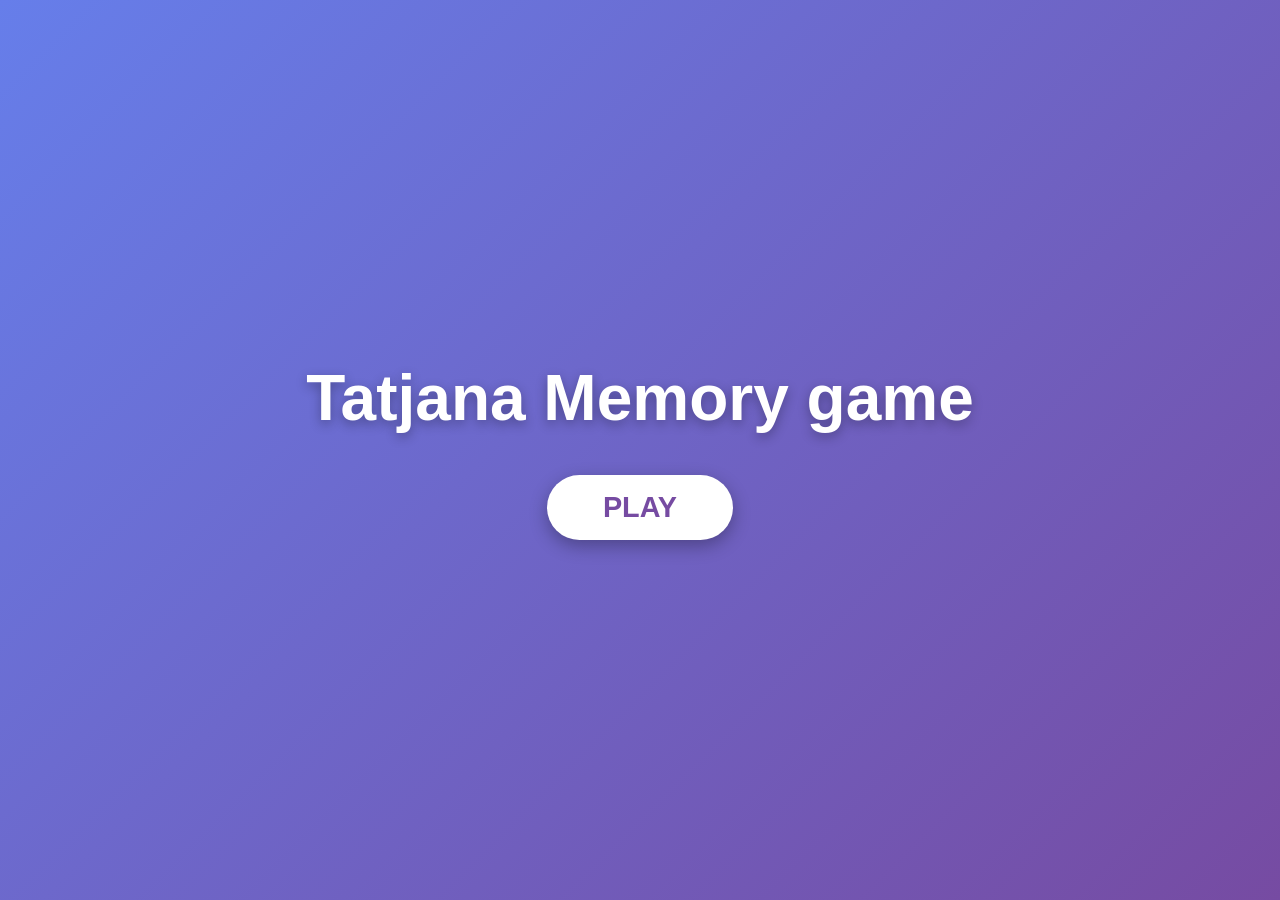
==== start.html @ 699b8800 "test" ====
<!DOCTYPE html>
<html lang="en">
<head>
    <meta charset="UTF-8">
    <meta name="viewport" content="width=device-width, initial-scale=1.0">
    <title>Memory game</title>
    <link rel="stylesheet" href="styls.css">
</head>
<body>
    <h1>Tatjana Memory game</h1>
    <a class="play-btn" href="index.html">PLAY</a>
</body>
</html>
---- styls.css ----
* {
    margin: 0;
    padding: 0;
    box-sizing: border-box;
}

body {
    min-height: 100vh;
    display: flex;
    flex-direction: column;
    align-items: center;
    justify-content: center;
    gap: 40px;
    background: linear-gradient(135deg, #667eea, #764ba2);
    font-family: Arial, sans-serif;
    color: #fff;
    text-align: center;
}

h1 {
    font-size: 4rem;
    text-shadow: 0 4px 12px rgba(0, 0, 0, 0.3);
}

.play-btn {
    display: inline-block;
    padding: 16px 56px;
    font-size: 1.8rem;
    font-weight: bold;
    color: #764ba2;
    background: #fff;
    border: none;
    border-radius: 50px;
    cursor: pointer;
    text-decoration: none;
    box-shadow: 0 6px 18px rgba(0, 0, 0, 0.3);
    transition: transform 0.15s ease, box-shadow 0.15s ease;
}

.play-btn:hover {
    transform: scale(1.08);
    box-shadow: 0 8px 22px rgba(0, 0, 0, 0.4);
}

.play-btn:active {
    transform: scale(0.97);
}
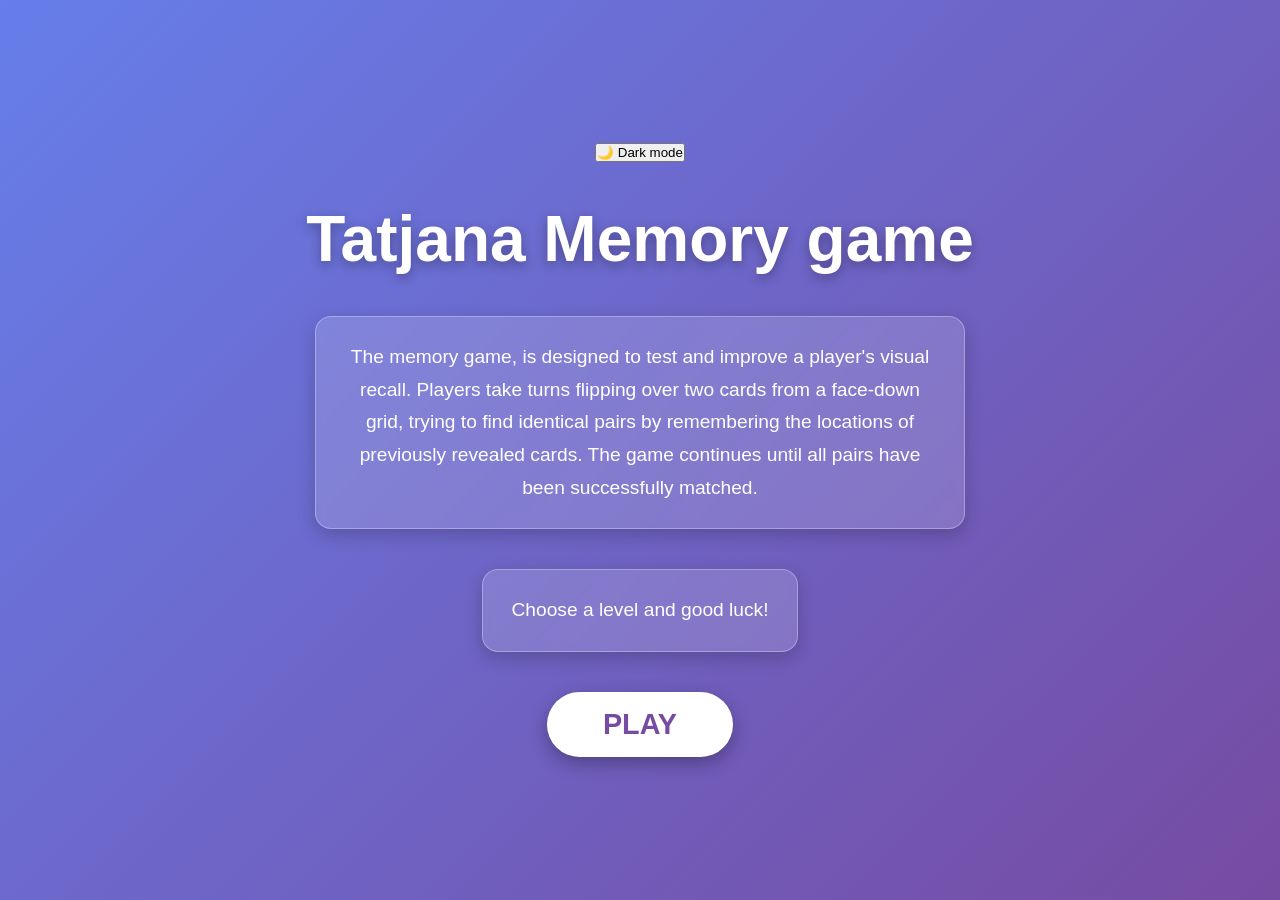
==== commit 201eb2f0: "zavrsno" ====
--- a/start.html
+++ b/start.html
@@ -5,9 +5,14 @@
     <meta name="viewport" content="width=device-width, initial-scale=1.0">
     <title>Memory game</title>
     <link rel="stylesheet" href="styls.css">
+    <script src="theme.js"></script>
 </head>
 <body>
+    <button id="themeToggle" class="theme-toggle"></button>
     <h1>Tatjana Memory game</h1>
+    <p id="description"> The memory game, is designed to test and improve a player's visual recall. Players take turns flipping over two cards from a face-down grid, trying to find identical pairs by remembering the locations of previously revealed cards. The game continues until all pairs have been successfully matched. </p>
+
+    <p id="description">Choose a level and good luck!</p>
     <a class="play-btn" href="index.html">PLAY</a>
 </body>
 </html>
--- a/styls.css
+++ b/styls.css
@@ -44,4 +44,17 @@
 
 .play-btn:active {
     transform: scale(0.97);
+}
+#description {
+    max-width: 650px;         
+    margin: 0 20px;
+    padding: 24px 28px;
+    font-size: 1.2rem;
+    line-height: 1.7;         
+    text-align: center;
+    background: rgba(255, 255, 255, 0.15);  
+    border: 1px solid rgba(255, 255, 255, 0.3);
+    border-radius: 16px;
+    box-shadow: 0 6px 18px rgba(0, 0, 0, 0.2);
+    backdrop-filter: blur(4px);
 }
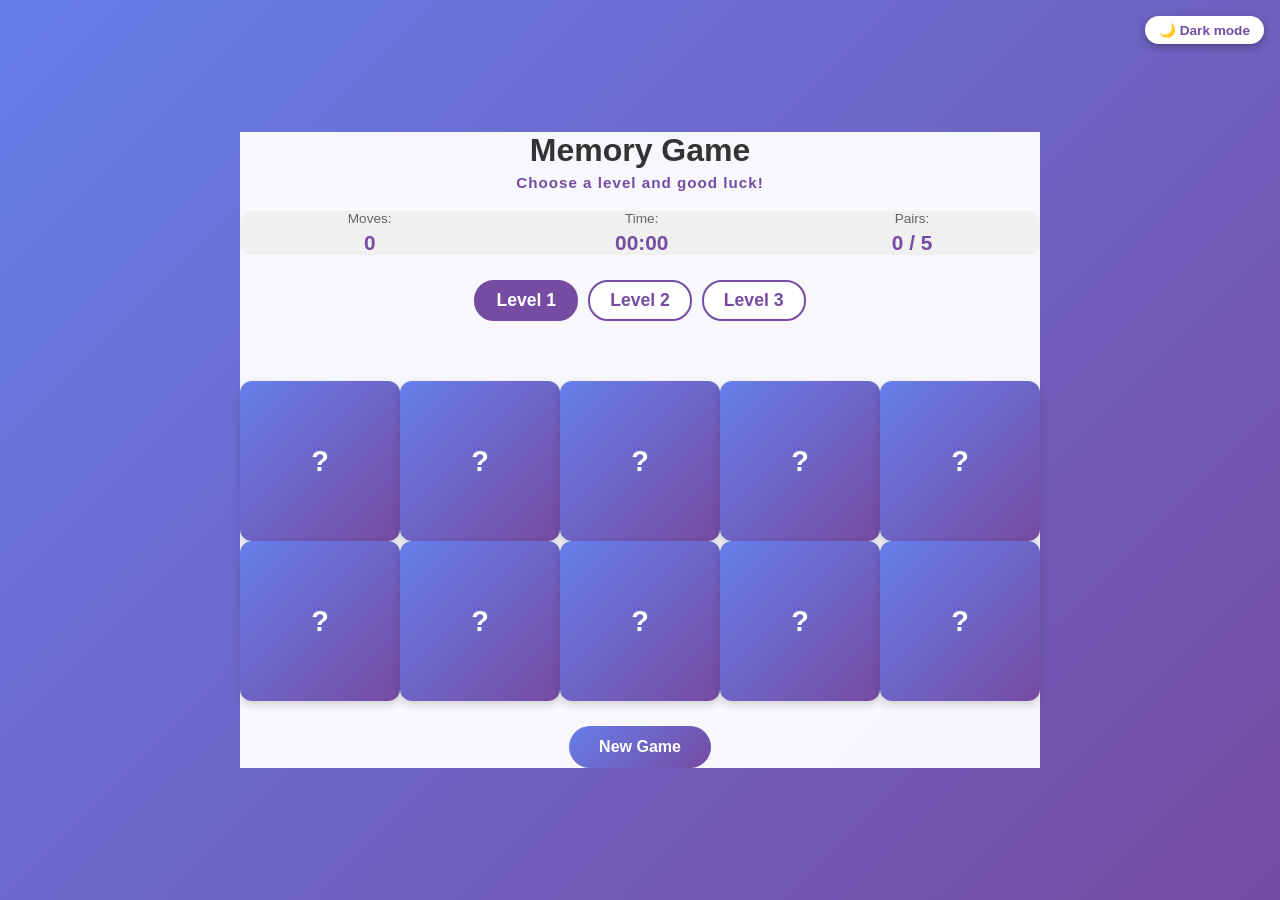
==== commit c9bee608: "finish app" ====
--- a/start.html
+++ b/start.html
@@ -3,16 +3,49 @@
 <head>
     <meta charset="UTF-8">
     <meta name="viewport" content="width=device-width, initial-scale=1.0">
-    <title>Memory game</title>
-    <link rel="stylesheet" href="styls.css">
-    <script src="theme.js"></script>
+    <title>Memory Game</title>
+    <link rel="stylesheet" href="style.css">
+     <script src="theme.js"></script>
 </head>
 <body>
     <button id="themeToggle" class="theme-toggle"></button>
-    <h1>Tatjana Memory game</h1>
-    <p id="description"> The memory game, is designed to test and improve a player's visual recall. Players take turns flipping over two cards from a face-down grid, trying to find identical pairs by remembering the locations of previously revealed cards. The game continues until all pairs have been successfully matched. </p>
+    <div class="container">
+        <h1>Memory Game</h1>
+        <p class="level">Choose a level and good luck!</p>
 
-    <p id="description">Choose a level and good luck!</p>
-    <a class="play-btn" href="index.html">PLAY</a>
+        <div class="stats">
+            <div class="stat">
+                <span class="label">Moves:</span>
+                <span id="moves">0</span>
+            </div>
+            <div class="stat">
+                <span class="label">Time:</span>
+                <span id="timer">00:00</span>
+            </div>
+            <div class="stat">
+                <span class="label">Pairs:</span>
+                <span id="pairs">0 / 5</span>
+            </div>
+        </div>
+        <div class="levels">
+            <button class="level-btn active" data-level="1">Level 1</button>
+            <button class="level-btn" data-level="2">Level 2</button>
+            <button class="level-btn" data-level="3">Level 3</button>
+        </div>
+        <div id="message" class="message"></div>
+        <div class="game-board" id="gameBoard"></div>
+
+        <div class="controls">
+            <button id="restartBtn"> New Game </button>
+        </div>
+
+        <div class="win-message" id="winMessage">
+            <h2>🎉 Congratulations! 🎉</h2>
+            <p>You won in <span id="finalMoves">0</span> moves and <span id="finalTime">00:00</span>!</p>
+            <button id="playAgainBtn">Play Again</button>
+        </div>
+    </div>
+    <script src="base.js"></script>
+    <script src="app.js"></script>
 </body>
-</html>
+</html>
--- a/style.css
+++ b/style.css
@@ -0,0 +1,384 @@
+/* ===== Boje: svijetli mod (podrazumijevan) ===== */
+:root {
+    --bg: linear-gradient(135deg, #667eea 0%, #764ba2 100%);
+    --container-bg: rgba(255, 255, 255, 0.95);
+    --text: #333333;
+    --title: #333333;
+    --accent: #764ba2;
+    --stats-bg: #f0f0f0;
+    --label: #666666;
+    --card-front-bg: #ffffff;
+    --matched-bg: #d4edda;
+    --matched-border: #28a745;
+    --win-bg: #ffffff;
+    --win-text: #666666;
+    --level-bg: #ffffff;
+    --level-text: #764ba2;
+    --level-active-text: #ffffff;
+    --success: #04842b;
+    --error: #d40404;
+    --toggle-bg: #ffffff;
+    --toggle-text: #764ba2;
+}
+
+/* ===== Boje: tamni mod (crna pozadina, bijeli tekst) ===== */
+[data-theme="dark"] {
+    --bg: #000000;
+    --container-bg: #000000;
+    --text: #ffffff;
+    --title: #ffffff;
+    --accent: #b794f6;
+    --stats-bg: #1a1a1a;
+    --label: #cccccc;
+    --card-front-bg: #1a1a1a;
+    --matched-bg: #12361f;
+    --matched-border: #4ade80;
+    --win-bg: #111111;
+    --win-text: #eeeeee;
+    --level-bg: #000000;
+    --level-text: #ffffff;
+    --level-active-text: #000000;
+    --success: #4ade80;
+    --error: #ff6b6b;
+    --toggle-bg: #ffffff;
+    --toggle-text: #000000;
+}
+
+* {
+    margin: 0;
+    padding: 0;
+    box-sizing: border-box;
+}
+
+body {
+    font-family: 'Segoe UI', Tahoma, Geneva, Verdana, sans-serif;
+    background: var(--bg);
+    color: var(--text);
+    min-height: 100vh;
+    display: flex;
+    justify-content: center;
+    align-items: center;
+    padding: 0px;
+    transition: background 0.3s, color 0.3s;
+}
+
+.container {
+    background: var(--container-bg);
+    padding: 0px;
+    max-width: 800px;
+    width: 100%;
+    position: relative;
+    transition: background 0.3s;
+}
+
+h1 {
+    text-align: center;
+    color: var(--title);
+    margin-bottom: 5px;
+    font-size: 2rem;
+}
+
+.level {
+    text-align: center;
+    color: var(--accent);
+    font-weight: bold;
+    margin-bottom: 20px;
+    font-size: 0.95rem;
+    letter-spacing: 1px;
+}
+
+.stats {
+    display: flex;
+    justify-content: space-around;
+    margin-bottom: 25px;
+    background: var(--stats-bg);
+    border-radius: 12px;
+    padding: 0px;
+}
+
+.stat {
+    text-align: center;
+}
+
+.stat .label {
+    display: block;
+    font-size: 0.85rem;
+    color: var(--label);
+    margin-bottom: 5px;
+}
+
+.stat span:last-child {
+    font-size: 1.3rem;
+    font-weight: bold;
+    color: var(--accent);
+}
+
+.game-board {
+    display: grid;
+    grid-template-columns: repeat(5, 1fr);
+    gap: 0px;
+    margin-bottom: 25px;
+    perspective: 1000px;
+    border-radius: 12px;
+}
+
+.card {
+    aspect-ratio: 1;
+    position: relative;
+    cursor: pointer;
+    transform-style: preserve-3d;
+    transition: transform 0.5s;
+}
+
+.card.flipped {
+    transform: rotateY(180deg);
+}
+
+.card.matched {
+    pointer-events: none;
+}
+
+.card-face {
+    position: absolute;
+    width: 100%;
+    height: 100%;
+    backface-visibility: hidden;
+    border-radius: 12px;
+    display: flex;
+    align-items: center;
+    justify-content: center;
+    font-size: clamp(1.2rem, 6vw, 2.5rem);
+    box-shadow: 0 4px 10px rgba(0, 0, 0, 0.15);
+}
+
+.card-back {
+    background: linear-gradient(135deg, #667eea, #764ba2);
+    color: white;
+}
+
+.card-back::after {
+    content: "?";
+    font-weight: bold;
+    font-size: 1.8rem;
+}
+
+.card-front {
+    background: var(--card-front-bg);
+    transform: rotateY(180deg);
+    border: 3px solid var(--accent);
+}
+
+.card.matched .card-front {
+    background: var(--matched-bg);
+    border-color: var(--matched-border);
+}
+
+.card:not(.flipped):not(.matched):hover .card-back {
+    transform: scale(1.05);
+    box-shadow: 0 6px 15px rgba(118, 75, 162, 0.4);
+}
+
+/* ===== Poruka (dobro / nisu iste) ===== */
+.message {
+    min-height: 40px;
+    margin: 10px 0;
+    font-size: 1.4rem;
+    font-weight: bold;
+    text-align: center;
+    opacity: 0;
+    transition: opacity 0.3s ease;
+}
+
+.message.show {
+    opacity: 1;
+}
+
+.message.success {
+    color: var(--success);
+}
+
+.message.error {
+    color: var(--error);
+}
+
+/* ===== Dugmad ===== */
+.controls {
+    text-align: center;
+}
+
+button {
+    background: linear-gradient(135deg, #667eea, #764ba2);
+    color: white;
+    border: none;
+    padding: 12px 30px;
+    font-size: 1rem;
+    border-radius: 25px;
+    cursor: pointer;
+    font-weight: bold;
+    transition: transform 0.2s, box-shadow 0.2s;
+}
+
+button:hover {
+    transform: translateY(-2px);
+    box-shadow: 0 8px 20px rgba(118, 75, 162, 0.4);
+}
+
+button:active {
+    transform: translateY(0);
+}
+
+/* ===== Poruka o pobjedi ===== */
+.win-message {
+    display: none;
+    position: absolute;
+    top: 50%;
+    left: 50%;
+    transform: translate(-50%, -50%);
+    background: var(--win-bg);
+    padding: 40px;
+    border-radius: 20px;
+    text-align: center;
+    box-shadow: 0 20px 60px rgba(0, 0, 0, 0.4);
+    z-index: 100;
+    animation: popIn 0.5s ease;
+    width: min(90%, 340px);
+}
+
+.win-message.show {
+    display: block;
+}
+
+.win-message h2 {
+    color: var(--accent);
+    margin-bottom: 15px;
+}
+
+.win-message p {
+    color: var(--win-text);
+    margin-bottom: 20px;
+    font-size: 1.1rem;
+}
+
+.win-message span {
+    font-weight: bold;
+    color: var(--accent);
+}
+
+@keyframes popIn {
+    from {
+        opacity: 0;
+        transform: translate(-50%, -50%) scale(0.8);
+    }
+    to {
+        opacity: 1;
+        transform: translate(-50%, -50%) scale(1);
+    }
+}
+
+/* ===== Nivoi ===== */
+.levels {
+    display: flex;
+    flex-wrap: wrap;
+    justify-content: center;
+    gap: 10px;
+    margin: 10px 0;
+}
+
+.level-btn {
+    padding: 8px 20px;
+    font-size: 1.1rem;
+    border: 2px solid var(--accent);
+    border-radius: 20px;
+    background: var(--level-bg);
+    color: var(--level-text);
+    cursor: pointer;
+}
+
+.level-btn.active {
+    background: var(--accent);
+    color: var(--level-active-text);
+}
+
+/* ===== Dugme za promjenu moda ===== */
+.theme-toggle {
+    position: fixed;
+    top: 16px;
+    right: 16px;
+    padding: 6px 14px;
+    font-size: 0.85rem;
+    font-weight: bold;
+    color: var(--toggle-text);
+    background: var(--toggle-bg);
+    border: none;
+    border-radius: 20px;
+    cursor: pointer;
+    box-shadow: 0 3px 8px rgba(0, 0, 0, 0.3);
+    z-index: 200;
+}
+
+/* ===== Responsivnost ===== */
+img {
+    max-width: 100%;
+}
+
+.stats {
+    flex-wrap: wrap;
+    gap: 8px;
+}
+
+@media (max-width: 600px) {
+    body {
+        padding: 8px;
+        align-items: flex-start;
+    }
+
+    h1 {
+        font-size: 1.5rem;
+    }
+
+    .stats {
+        padding: 8px;
+        margin-bottom: 15px;
+    }
+
+    .stat .label {
+        font-size: 0.75rem;
+    }
+
+    .stat span:last-child {
+        font-size: 1.1rem;
+    }
+
+    .card-face {
+        border-radius: 8px;
+    }
+
+    .card-front {
+        border-width: 2px;
+    }
+
+    .message {
+        font-size: 1.1rem;
+        min-height: 32px;
+    }
+
+    .level-btn {
+        padding: 6px 14px;
+        font-size: 0.95rem;
+    }
+
+    button {
+        padding: 10px 24px;
+    }
+
+    .win-message {
+        padding: 24px;
+    }
+
+    .theme-toggle {
+        top: 8px;
+        right: 8px;
+        padding: 5px 10px;
+        font-size: 0.75rem;
+    }
+}
